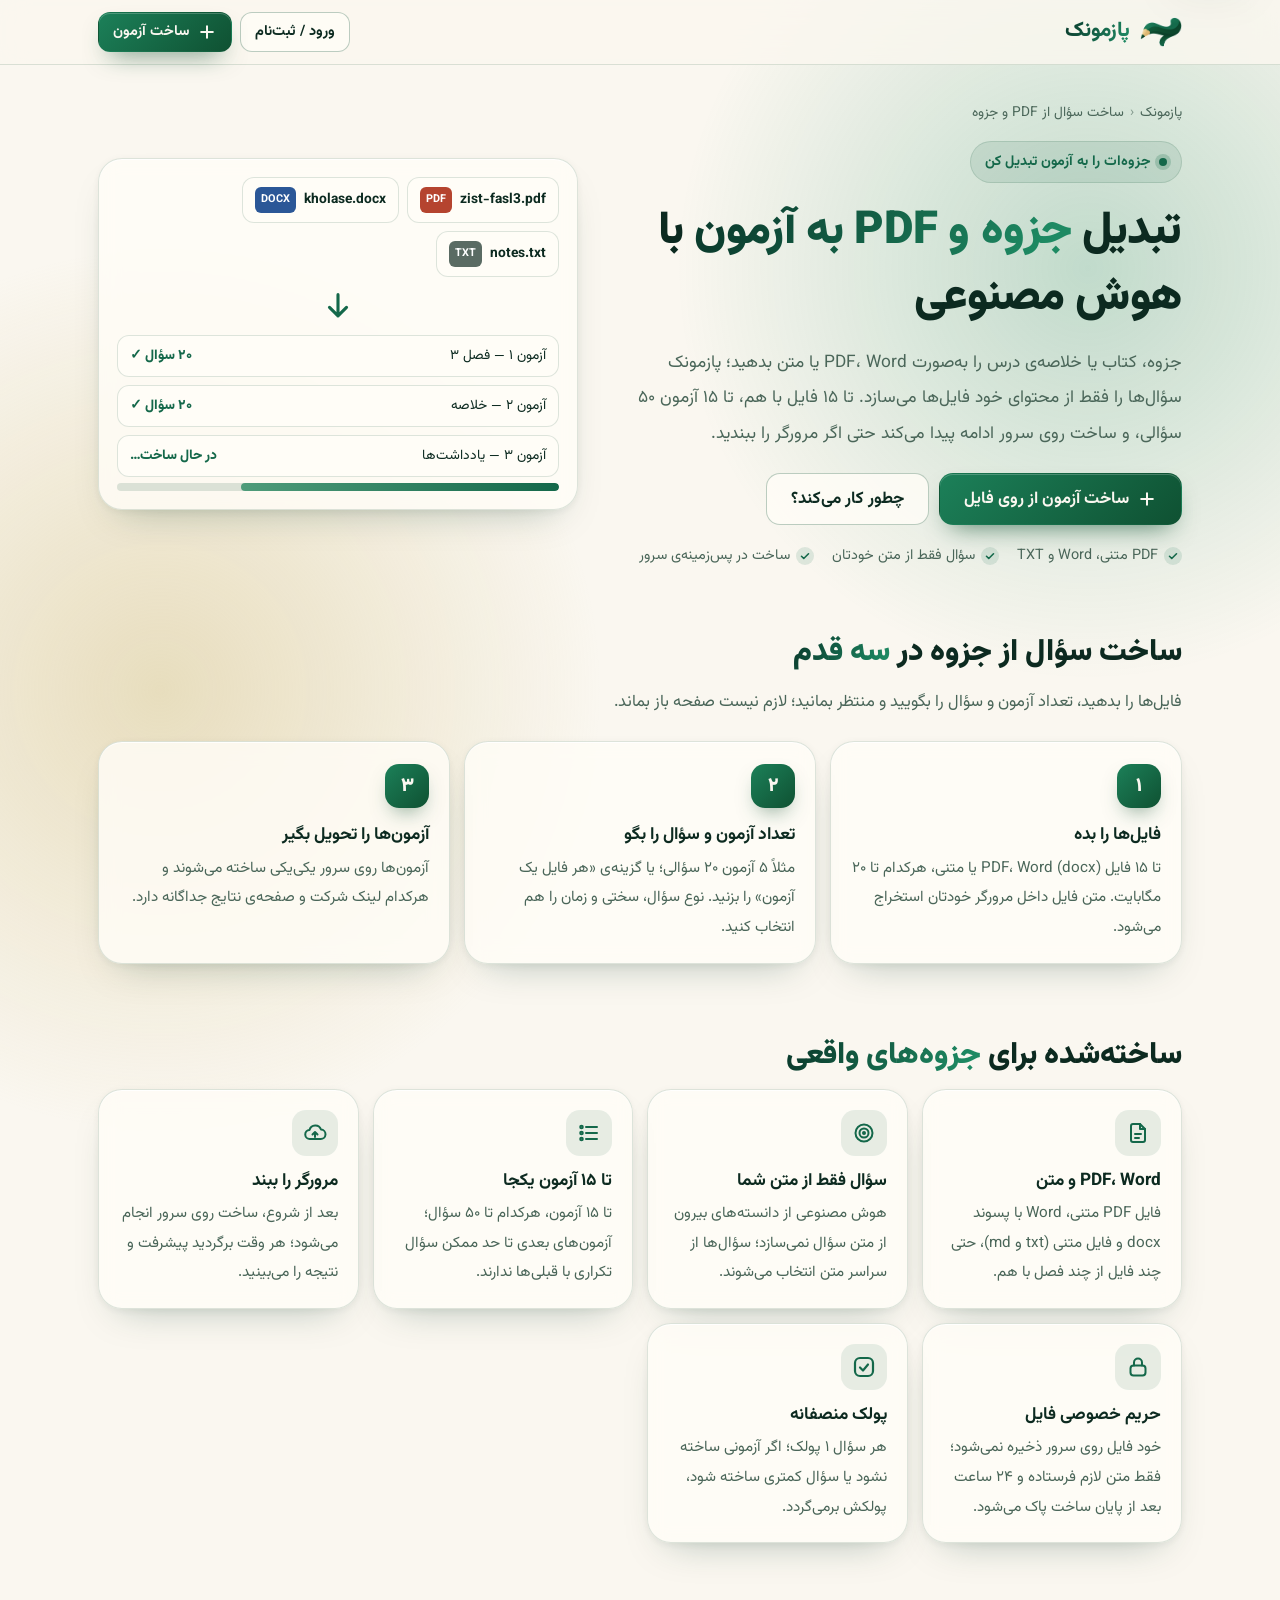
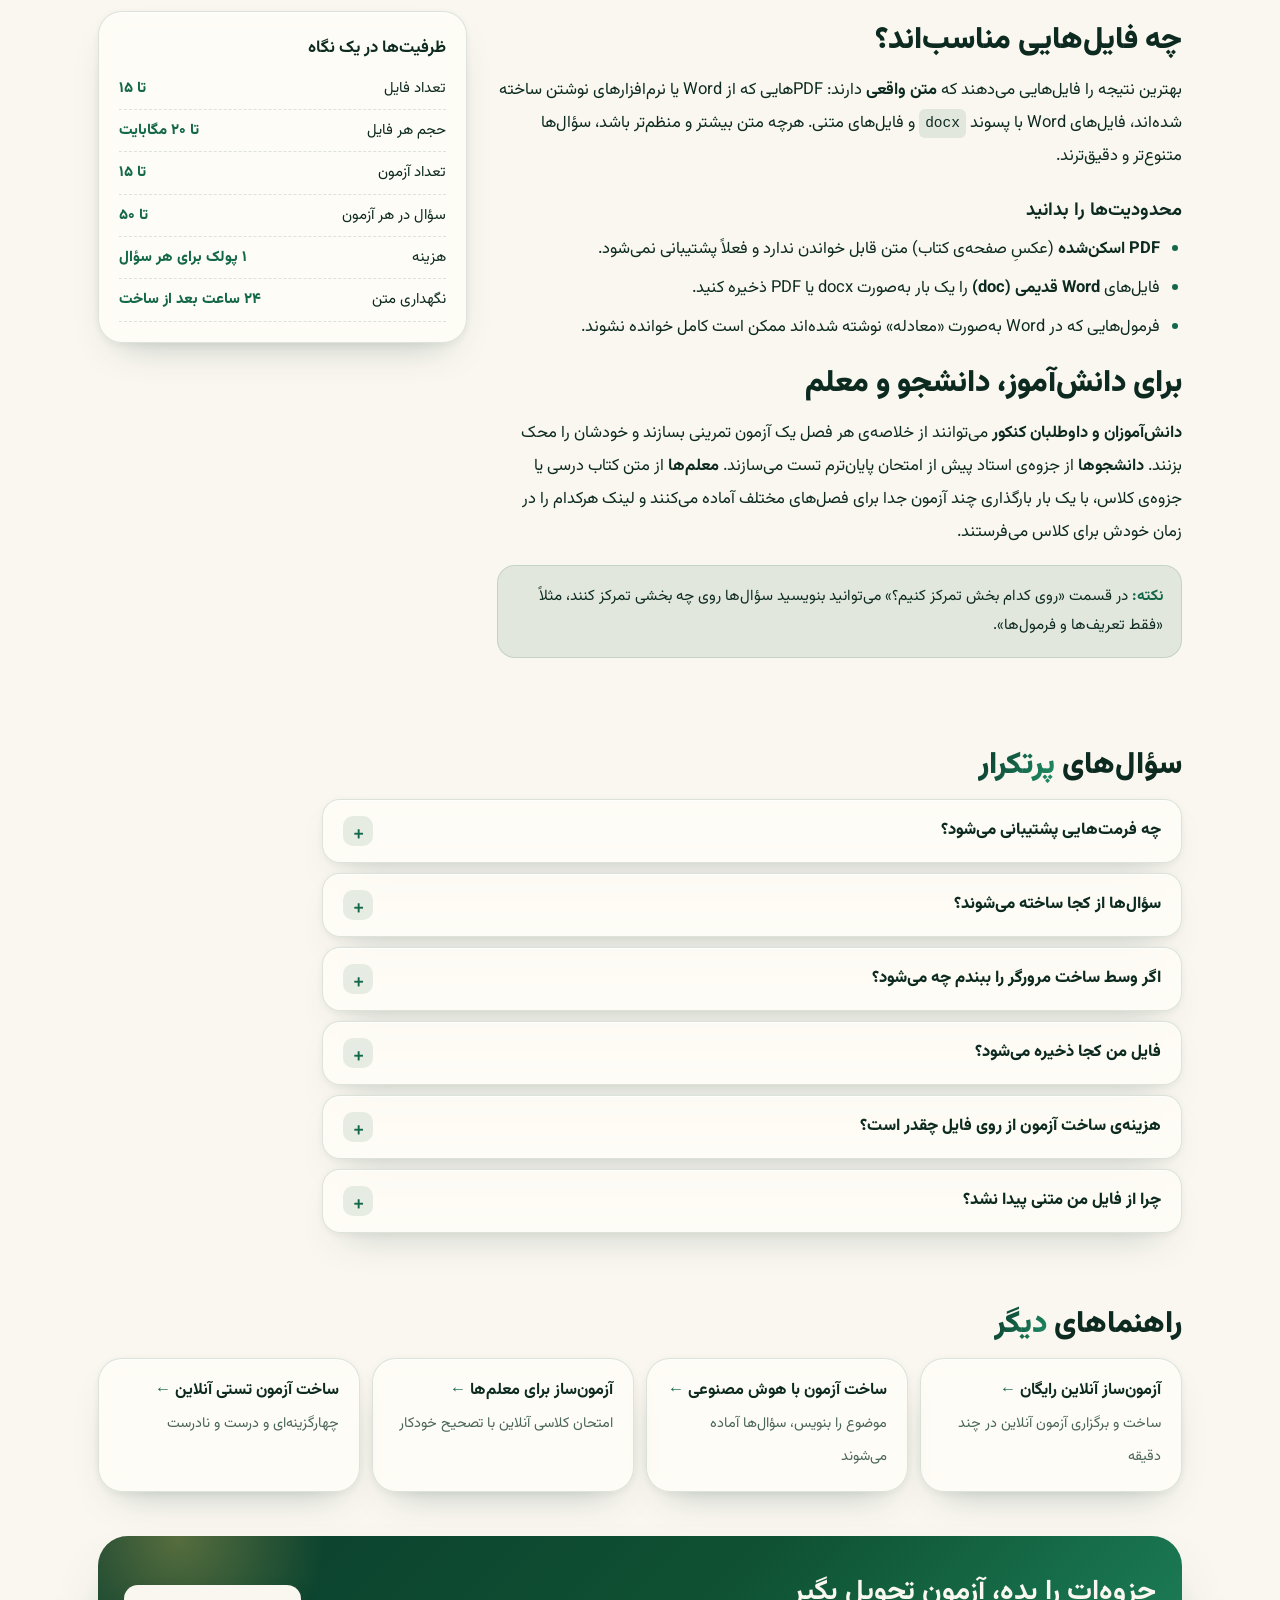
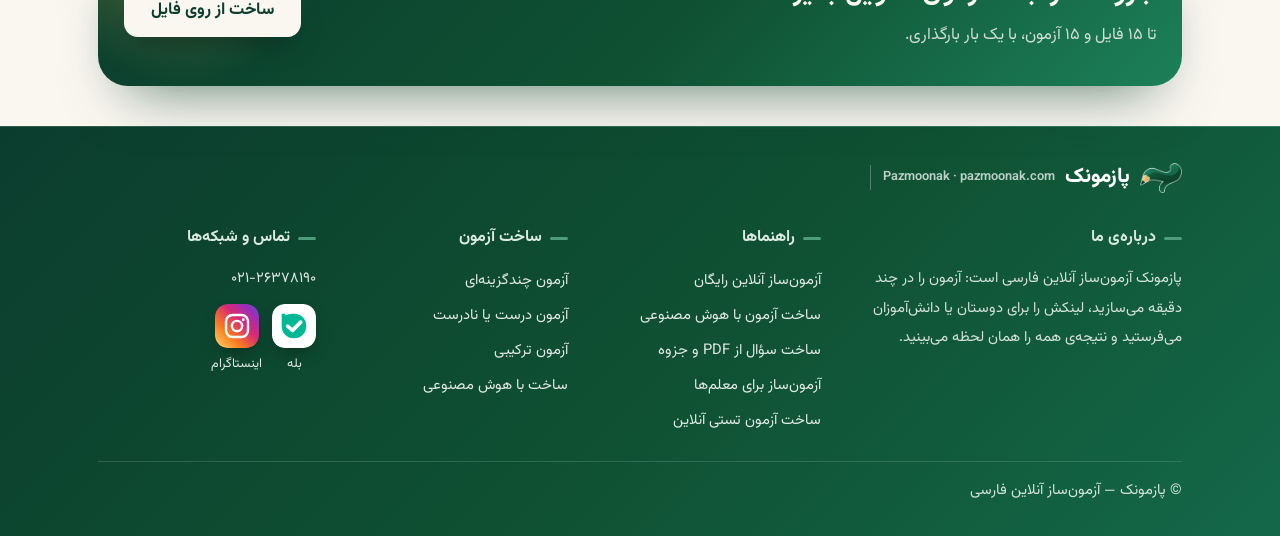
==== pages/azmoon-az-pdf.html @ aa13870c "Add files via upload" ====
<!doctype html>
<html lang="fa" dir="rtl">
<head>
<meta charset="utf-8">
<meta name="viewport" content="width=device-width, initial-scale=1, viewport-fit=cover">
<title>ساخت سوال از PDF و جزوه با هوش مصنوعی | تبدیل جزوه به آزمون | پازمونک</title>
<meta name="description" content="فایل PDF، Word یا متن جزوه را بدهید تا هوش مصنوعی پازمونک از روی همان متن سوال تستی بسازد؛ تا ۱۵ فایل و ۱۵ آزمون ۵۰ سوالی، حتی با بستن مرورگر.">
<meta name="robots" content="index,follow,max-snippet:-1,max-image-preview:large">
<link rel="canonical" href="https://pazmoonak.com/azmoon-az-pdf">
<meta name="theme-color" content="#FAF7F0" media="(prefers-color-scheme: light)">
<meta name="theme-color" content="#05211A" media="(prefers-color-scheme: dark)">
<meta property="og:type" content="website">
<meta property="og:locale" content="fa_IR">
<meta property="og:site_name" content="پازمونک">
<meta property="og:url" content="https://pazmoonak.com/azmoon-az-pdf">
<meta property="og:title" content="ساخت سوال از PDF و جزوه با هوش مصنوعی | تبدیل جزوه به آزمون | پازمونک">
<meta property="og:description" content="فایل PDF، Word یا متن جزوه را بدهید تا هوش مصنوعی پازمونک از روی همان متن سوال تستی بسازد؛ تا ۱۵ فایل و ۱۵ آزمون ۵۰ سوالی، حتی با بستن مرورگر.">
<meta property="og:image" content="https://pazmoonak.com/og-image.png">
<meta property="og:image:width" content="1200">
<meta property="og:image:height" content="630">
<meta name="twitter:card" content="summary_large_image">
<meta name="twitter:title" content="ساخت سوال از PDF و جزوه با هوش مصنوعی | تبدیل جزوه به آزمون | پازمونک">
<meta name="twitter:description" content="فایل PDF، Word یا متن جزوه را بدهید تا هوش مصنوعی پازمونک از روی همان متن سوال تستی بسازد؛ تا ۱۵ فایل و ۱۵ آزمون ۵۰ سوالی، حتی با بستن مرورگر.">
<meta name="twitter:image" content="https://pazmoonak.com/og-image.png">
<link rel="icon" href="/favicon.ico" sizes="48x48">
<link rel="icon" type="image/png" sizes="192x192" href="/favicon-192.png">
<link rel="apple-touch-icon" href="/apple-touch-icon.png">
<link rel="manifest" href="/site.webmanifest">
<link rel="preload" href="/vazirmatn.woff2" as="font" type="font/woff2" crossorigin>
<link rel="stylesheet" href="/lp.css">
<script>try{var t=localStorage.getItem('theme');if(t==='dark'||t==='light')document.documentElement.setAttribute('data-theme',t)}catch(e){}</script>
<script type="application/ld+json">{"@context":"https://schema.org","@graph":[{"@type":"WebPage","@id":"https://pazmoonak.com/azmoon-az-pdf#page","url":"https://pazmoonak.com/azmoon-az-pdf","name":"ساخت سوال از PDF و جزوه با هوش مصنوعی | تبدیل جزوه به آزمون | پازمونک","description":"فایل PDF، Word یا متن جزوه را بدهید تا هوش مصنوعی پازمونک از روی همان متن سوال تستی بسازد؛ تا ۱۵ فایل و ۱۵ آزمون ۵۰ سوالی، حتی با بستن مرورگر.","inLanguage":"fa","isPartOf":{"@id":"https://pazmoonak.com/#site"},"about":{"@id":"https://pazmoonak.com/#org"},"breadcrumb":{"@id":"https://pazmoonak.com/azmoon-az-pdf#bc"},"dateModified":"2026-11-19"},{"@type":"BreadcrumbList","@id":"https://pazmoonak.com/azmoon-az-pdf#bc","itemListElement":[{"@type":"ListItem","position":1,"name":"پازمونک","item":"https://pazmoonak.com/"},{"@type":"ListItem","position":2,"name":"ساخت سؤال از PDF و جزوه","item":"https://pazmoonak.com/azmoon-az-pdf"}]},{"@type":"FAQPage","mainEntity":[{"@type":"Question","name":"چه فرمت‌هایی پشتیبانی می‌شود؟","acceptedAnswer":{"@type":"Answer","text":"PDF متنی، Word با پسوند docx و فایل‌های متنی txt و md. PDF اسکن‌شده و فایل doc قدیمی پشتیبانی نمی‌شوند."}},{"@type":"Question","name":"سؤال‌ها از کجا ساخته می‌شوند؟","acceptedAnswer":{"@type":"Answer","text":"فقط از متن فایل‌هایی که می‌دهید؛ هوش مصنوعی اطلاعات بیرون از متن را وارد سؤال‌ها نمی‌کند و سؤال‌ها از قسمت‌های مختلف متن انتخاب می‌شوند."}},{"@type":"Question","name":"اگر وسط ساخت مرورگر را ببندم چه می‌شود؟","acceptedAnswer":{"@type":"Answer","text":"هیچ اتفاقی؛ بعد از شروع، ساخت روی سرور انجام می‌شود. هر وقت دوباره وارد شوید پیشرفت و آزمون‌های آماده را می‌بینید."}},{"@type":"Question","name":"فایل من کجا ذخیره می‌شود؟","acceptedAnswer":{"@type":"Answer","text":"خود فایل روی سرور ذخیره نمی‌شود؛ متن آن داخل مرورگر شما استخراج می‌شود و فقط متن برای ساخت فرستاده می‌شود و ۲۴ ساعت بعد از پایان ساخت پاک می‌شود."}},{"@type":"Question","name":"هزینه‌ی ساخت آزمون از روی فایل چقدر است؟","acceptedAnswer":{"@type":"Answer","text":"هر سؤال یک پولک؛ مثلاً ۳ آزمون ۲۰ سؤالی ۶۰ پولک. اگر آزمونی ناموفق باشد یا کمتر از تعداد خواسته‌شده سؤال ساخته شود، پولک مابقی برمی‌گردد."}},{"@type":"Question","name":"چرا از فایل من متنی پیدا نشد؟","acceptedAnswer":{"@type":"Answer","text":"معمولاً یعنی فایل اسکن‌شده است یا صفحه‌هایش عکس‌اند. فایل اصلی Word یا PDF متنی را امتحان کنید."}}]}]}</script>
</head>
<body>
<a class="skip" href="#main">پرش به محتوا</a>
<header class="top"><div class="wrap">
  <a class="brand" href="/" aria-label="پازمونک، صفحه‌ی اصلی"><img src="/logo/mark.png" width="42" height="30" alt=""><span>پازمونک</span></a>
  <nav aria-label="دسترسی سریع"><a class="btn btn-g" href="/signup">ورود / ثبت‌نام</a><a class="btn btn-p" href="/create"><svg viewBox="0 0 24 24" fill="none" stroke="currentColor" stroke-width="2.4" stroke-linecap="round" aria-hidden="true"><path d="M12 5v14M5 12h14"/></svg>ساخت آزمون</a></nav>
</div></header>
<main id="main">
<section class="hero"><div class="wrap">
  <div>
    <ol class="crumbs" aria-label="مسیر"><li><a href="/">پازمونک</a></li><li aria-current="page">ساخت سؤال از PDF و جزوه</li></ol>
    <span class="eyebrow">جزوه‌ات را به آزمون تبدیل کن</span>
    <h1>تبدیل <em>جزوه و PDF به آزمون</em> با هوش مصنوعی</h1>
    <p class="lead">جزوه، کتاب یا خلاصه‌ی درس را به‌صورت PDF، Word یا متن بدهید؛ پازمونک سؤال‌ها را فقط از محتوای خود فایل‌ها می‌سازد. تا ۱۵ فایل با هم، تا ۱۵ آزمون ۵۰ سؤالی، و ساخت روی سرور ادامه پیدا می‌کند حتی اگر مرورگر را ببندید.</p>
    <div class="cta"><a class="btn btn-p" href="/create/files"><svg viewBox="0 0 24 24" fill="none" stroke="currentColor" stroke-width="2.4" stroke-linecap="round" aria-hidden="true"><path d="M12 5v14M5 12h14"/></svg>ساخت آزمون از روی فایل</a><a class="btn btn-g" href="#how">چطور کار می‌کند؟</a></div>
    <ul class="ticks"><li>PDF متنی، Word و TXT</li><li>سؤال فقط از متن خودتان</li><li>ساخت در پس‌زمینه‌ی سرور</li></ul>
  </div>
  <div class="vis" aria-hidden="true"><div class="card mock float"><div class="files"><span class="file"><b>PDF</b>zist-fasl3.pdf</span><span class="file"><b class="w">DOCX</b>kholase.docx</span><span class="file"><b class="t">TXT</b>notes.txt</span></div>
<span class="arrow"><svg viewBox="0 0 24 24" fill="none" stroke="currentColor" stroke-width="2.2" stroke-linecap="round" stroke-linejoin="round" aria-hidden="true"><path d="M12 4v15M6 13l6 6 6-6"/></svg></span>
<div class="ex"><span>آزمون ۱ — فصل ۳</span><span>۲۰ سؤال ✓</span></div><div class="ex"><span>آزمون ۲ — خلاصه</span><span>۲۰ سؤال ✓</span></div><div class="ex"><span>آزمون ۳ — یادداشت‌ها</span><span>در حال ساخت…</span></div><div class="bar"><i style="width:72%"></i></div></div></div>
</div></section>
<section class="s" id="how"><div class="wrap">
  <h2>ساخت سؤال از جزوه در <em>سه قدم</em></h2><p class="sub">فایل‌ها را بدهید، تعداد آزمون و سؤال را بگویید و منتظر بمانید؛ لازم نیست صفحه باز بماند.</p>
  <ol class="steps"><li class="card"><h3>فایل‌ها را بده</h3><p>تا ۱۵ فایل PDF، Word (docx) یا متنی، هرکدام تا ۲۰ مگابایت. متن فایل داخل مرورگر خودتان استخراج می‌شود.</p></li><li class="card"><h3>تعداد آزمون و سؤال را بگو</h3><p>مثلاً ۵ آزمون ۲۰ سؤالی؛ یا گزینه‌ی «هر فایل یک آزمون» را بزنید. نوع سؤال، سختی و زمان را هم انتخاب کنید.</p></li><li class="card"><h3>آزمون‌ها را تحویل بگیر</h3><p>آزمون‌ها روی سرور یکی‌یکی ساخته می‌شوند و هرکدام لینک شرکت و صفحه‌ی نتایج جداگانه دارد.</p></li></ol>
</div></section>
<section class="s"><div class="wrap">
  <h2>ساخته‌شده برای <em>جزوه‌های واقعی</em></h2>
  <div class="feats"><div class="card feat"><span class="ic"><svg viewBox="0 0 24 24" fill="none" stroke="currentColor" stroke-width="2" stroke-linecap="round" stroke-linejoin="round" aria-hidden="true"><path d="M14 3H7a2 2 0 0 0-2 2v14a2 2 0 0 0 2 2h10a2 2 0 0 0 2-2V8z"/><path d="M14 3v5h5M9 13h6M9 17h4"/></svg></span><h3>PDF، Word و متن</h3><p>فایل PDF متنی، Word با پسوند docx و فایل متنی (txt و md)، حتی چند فایل از چند فصل با هم.</p></div><div class="card feat"><span class="ic"><svg viewBox="0 0 24 24" fill="none" stroke="currentColor" stroke-width="2" stroke-linecap="round" stroke-linejoin="round" aria-hidden="true"><circle cx="12" cy="12" r="8.5"/><circle cx="12" cy="12" r="4.5"/><circle cx="12" cy="12" r="1"/></svg></span><h3>سؤال فقط از متن شما</h3><p>هوش مصنوعی از دانسته‌های بیرون از متن سؤال نمی‌سازد؛ سؤال‌ها از سراسر متن انتخاب می‌شوند.</p></div><div class="card feat"><span class="ic"><svg viewBox="0 0 24 24" fill="none" stroke="currentColor" stroke-width="2" stroke-linecap="round" stroke-linejoin="round" aria-hidden="true"><path d="M9 6h11M9 12h11M9 18h11"/><circle cx="4.5" cy="6" r="1.3"/><circle cx="4.5" cy="12" r="1.3"/><circle cx="4.5" cy="18" r="1.3"/></svg></span><h3>تا ۱۵ آزمون یکجا</h3><p>تا ۱۵ آزمون، هرکدام تا ۵۰ سؤال؛ آزمون‌های بعدی تا حد ممکن سؤال تکراری با قبلی‌ها ندارند.</p></div><div class="card feat"><span class="ic"><svg viewBox="0 0 24 24" fill="none" stroke="currentColor" stroke-width="2" stroke-linecap="round" stroke-linejoin="round" aria-hidden="true"><path d="M7 18a4.5 4.5 0 0 1-.5-9A6 6 0 0 1 18 8.5a4.5 4.5 0 0 1-.5 9.5z"/><path d="M12 11v5M9.5 13.5L12 11l2.5 2.5"/></svg></span><h3>مرورگر را ببند</h3><p>بعد از شروع، ساخت روی سرور انجام می‌شود؛ هر وقت برگردید پیشرفت و نتیجه را می‌بینید.</p></div><div class="card feat"><span class="ic"><svg viewBox="0 0 24 24" fill="none" stroke="currentColor" stroke-width="2" stroke-linecap="round" stroke-linejoin="round" aria-hidden="true"><rect x="4.5" y="10.5" width="15" height="10" rx="3"/><path d="M8 10.5V7.5a4 4 0 0 1 8 0v3"/></svg></span><h3>حریم خصوصی فایل</h3><p>خود فایل روی سرور ذخیره نمی‌شود؛ فقط متن لازم فرستاده و ۲۴ ساعت بعد از پایان ساخت پاک می‌شود.</p></div><div class="card feat"><span class="ic"><svg viewBox="0 0 24 24" fill="none" stroke="currentColor" stroke-width="2.2" stroke-linecap="round" stroke-linejoin="round" aria-hidden="true"><rect x="3" y="3" width="18" height="18" rx="5"/><path d="M8 12.5l3 3 5-6"/></svg></span><h3>پولک منصفانه</h3><p>هر سؤال ۱ پولک؛ اگر آزمونی ساخته نشود یا سؤال کمتری ساخته شود، پولکش برمی‌گردد.</p></div></div>
</div></section><section class="s"><div class="wrap split"><div class="prose"><h2>چه فایل‌هایی مناسب‌اند؟</h2><p>بهترین نتیجه را فایل‌هایی می‌دهند که <strong>متن واقعی</strong> دارند: PDFهایی که از Word یا نرم‌افزارهای نوشتن ساخته شده‌اند، فایل‌های Word با پسوند <code class="k">docx</code> و فایل‌های متنی. هرچه متن بیشتر و منظم‌تر باشد، سؤال‌ها متنوع‌تر و دقیق‌ترند.</p>
<h3>محدودیت‌ها را بدانید</h3>
<ul>
<li><strong>PDF اسکن‌شده</strong> (عکسِ صفحه‌ی کتاب) متن قابل خواندن ندارد و فعلاً پشتیبانی نمی‌شود.</li>
<li>فایل‌های <strong>Word قدیمی (doc)</strong> را یک بار به‌صورت docx یا PDF ذخیره کنید.</li>
<li>فرمول‌هایی که در Word به‌صورت «معادله» نوشته شده‌اند ممکن است کامل خوانده نشوند.</li>
</ul><h2>برای دانش‌آموز، دانشجو و معلم</h2><p><strong>دانش‌آموزان و داوطلبان کنکور</strong> می‌توانند از خلاصه‌ی هر فصل یک آزمون تمرینی بسازند و خودشان را محک بزنند. <strong>دانشجوها</strong> از جزوه‌ی استاد پیش از امتحان پایان‌ترم تست می‌سازند. <strong>معلم‌ها</strong> از متن کتاب درسی یا جزوه‌ی کلاس، با یک بار بارگذاری چند آزمون جدا برای فصل‌های مختلف آماده می‌کنند و لینک هرکدام را در زمان خودش برای کلاس می‌فرستند.</p>
<div class="note"><b>نکته:</b> در قسمت «روی کدام بخش تمرکز کنیم؟» می‌توانید بنویسید سؤال‌ها روی چه بخشی تمرکز کنند، مثلاً «فقط تعریف‌ها و فرمول‌ها».</div></div><aside class="card aside" aria-label="ظرفیت‌ها در یک نگاه"><h3>ظرفیت‌ها در یک نگاه</h3><ul><li><span>تعداد فایل</span><span>تا ۱۵</span></li><li><span>حجم هر فایل</span><span>تا ۲۰ مگابایت</span></li><li><span>تعداد آزمون</span><span>تا ۱۵</span></li><li><span>سؤال در هر آزمون</span><span>تا ۵۰</span></li><li><span>هزینه</span><span>۱ پولک برای هر سؤال</span></li><li><span>نگهداری متن</span><span>۲۴ ساعت بعد از ساخت</span></li></ul></aside></div></section><section class="s" id="faq"><div class="wrap">
  <h2>سؤال‌های <em>پرتکرار</em></h2>
  <div class="faq"><details class="card"><summary>چه فرمت‌هایی پشتیبانی می‌شود؟</summary><p>PDF متنی، Word با پسوند docx و فایل‌های متنی txt و md. PDF اسکن‌شده و فایل doc قدیمی پشتیبانی نمی‌شوند.</p></details><details class="card"><summary>سؤال‌ها از کجا ساخته می‌شوند؟</summary><p>فقط از متن فایل‌هایی که می‌دهید؛ هوش مصنوعی اطلاعات بیرون از متن را وارد سؤال‌ها نمی‌کند و سؤال‌ها از قسمت‌های مختلف متن انتخاب می‌شوند.</p></details><details class="card"><summary>اگر وسط ساخت مرورگر را ببندم چه می‌شود؟</summary><p>هیچ اتفاقی؛ بعد از شروع، ساخت روی سرور انجام می‌شود. هر وقت دوباره وارد شوید پیشرفت و آزمون‌های آماده را می‌بینید.</p></details><details class="card"><summary>فایل من کجا ذخیره می‌شود؟</summary><p>خود فایل روی سرور ذخیره نمی‌شود؛ متن آن داخل مرورگر شما استخراج می‌شود و فقط متن برای ساخت فرستاده می‌شود و ۲۴ ساعت بعد از پایان ساخت پاک می‌شود.</p></details><details class="card"><summary>هزینه‌ی ساخت آزمون از روی فایل چقدر است؟</summary><p>هر سؤال یک پولک؛ مثلاً ۳ آزمون ۲۰ سؤالی ۶۰ پولک. اگر آزمونی ناموفق باشد یا کمتر از تعداد خواسته‌شده سؤال ساخته شود، پولک مابقی برمی‌گردد.</p></details><details class="card"><summary>چرا از فایل من متنی پیدا نشد؟</summary><p>معمولاً یعنی فایل اسکن‌شده است یا صفحه‌هایش عکس‌اند. فایل اصلی Word یا PDF متنی را امتحان کنید.</p></details></div>
</div></section><section class="s"><div class="wrap">
  <h2>راهنماهای <em>دیگر</em></h2>
  <div class="rel"><a class="card" href="/azmoon-online"><b>آزمون‌ساز آنلاین رایگان</b><span>ساخت و برگزاری آزمون آنلاین در چند دقیقه</span></a><a class="card" href="/azmoon-hoosh-masnoei"><b>ساخت آزمون با هوش مصنوعی</b><span>موضوع را بنویس، سؤال‌ها آماده می‌شوند</span></a><a class="card" href="/azmoon-baraye-moalem"><b>آزمون‌ساز برای معلم‌ها</b><span>امتحان کلاسی آنلاین با تصحیح خودکار</span></a><a class="card" href="/azmoon-testi"><b>ساخت آزمون تستی آنلاین</b><span>چهارگزینه‌ای و درست و نادرست</span></a></div>
</div></section>
<div class="wrap"><div class="band"><div><h2>جزوه‌ات را بده، آزمون تحویل بگیر</h2><p>تا ۱۵ فایل و ۱۵ آزمون، با یک بار بارگذاری.</p></div><a class="btn" href="/create/files">ساخت از روی فایل</a></div></div>
</main><footer class="foot"><div class="wrap">
  <div class="fb"><img src="/logo/mark.png" width="42" height="30" alt=""><span>پازمونک</span><small lang="en">Pazmoonak · pazmoonak.com</small></div>
  <section><h3>درباره‌ی ما</h3><p>پازمونک آزمون‌ساز آنلاین فارسی است: آزمون را در چند دقیقه می‌سازید، لینکش را برای دوستان یا دانش‌آموزان می‌فرستید و نتیجه‌ی همه را همان لحظه می‌بینید.</p></section>
  <nav aria-label="راهنماها"><h3>راهنماها</h3><ul><li><a href="/azmoon-online">آزمون‌ساز آنلاین رایگان</a></li><li><a href="/azmoon-hoosh-masnoei">ساخت آزمون با هوش مصنوعی</a></li><li><a href="/azmoon-az-pdf" aria-current="page">ساخت سؤال از PDF و جزوه</a></li><li><a href="/azmoon-baraye-moalem">آزمون‌ساز برای معلم‌ها</a></li><li><a href="/azmoon-testi">ساخت آزمون تستی آنلاین</a></li></ul></nav>
  <nav aria-label="ساخت آزمون"><h3>ساخت آزمون</h3><ul><li><a href="/create/mcq">آزمون چندگزینه‌ای</a></li><li><a href="/create/tf">آزمون درست یا نادرست</a></li><li><a href="/create/mixed">آزمون ترکیبی</a></li><li><a href="/create/ai">ساخت با هوش مصنوعی</a></li></ul></nav>
  <section><h3>تماس و شبکه‌ها</h3><p><a href="tel:+982126378190">۰۲۱-۲۶۳۷۸۱۹۰</a></p>
    <div class="soc" style="margin-top:10px"><a href="https://ble.ir/pazmoonak" target="_blank" rel="noopener" aria-label="کانال پازمونک در بله"><svg viewBox="0 0 48 48" aria-hidden="true"><rect width="48" height="48" rx="13" fill="#fff"/><g transform="translate(24 24) scale(1.12) translate(-21 -20)"><path d="M9 8H12L13 9.500Q15 8 19 8H21C28 8 33 13 33 20C33 27 28 32 21 32C14 32 9 27 9 20Z" fill="#00B894"/><path d="M15 20.300L19.600 24.300L27.500 16.200" fill="none" stroke="#fff" stroke-width="3.600" stroke-linecap="round" stroke-linejoin="round"/></g></svg><span>بله</span></a><a href="https://www.instagram.com/pazmoonak/" target="_blank" rel="noopener" aria-label="پازمونک در اینستاگرام"><svg viewBox="0 0 48 48" aria-hidden="true"><defs><linearGradient id="igG" x1="0" y1="1" x2="1" y2="0"><stop offset="0" stop-color="#FEDA75"/><stop offset=".3" stop-color="#FA7E1E"/><stop offset=".6" stop-color="#D62976"/><stop offset=".85" stop-color="#962FBF"/><stop offset="1" stop-color="#4F5BD5"/></linearGradient></defs><rect width="48" height="48" rx="13" fill="url(#igG)"/><rect x="12" y="12" width="24" height="24" rx="7" fill="none" stroke="#fff" stroke-width="2.600"/><circle cx="24" cy="24" r="5.600" fill="none" stroke="#fff" stroke-width="2.600"/><circle cx="30.800" cy="17.200" r="1.600" fill="#fff"/></svg><span>اینستاگرام</span></a></div></section>
  <p class="copy">© پازمونک — آزمون‌ساز آنلاین فارسی</p>
</div></footer>
</body>
</html>
---- lp.css ----
/* پازمونک — صفحه‌های راهنما و فرود (ثابت و بدون جاوااسکریپت سنگین) */
@font-face{font-family:"Vazirmatn";src:url(/vazirmatn.woff2) format("woff2");font-weight:100 900;font-style:normal;font-display:swap}
:root{
  color-scheme:light;
  --g-50:#F1F7F3;--g-100:#DCEBE2;--g-200:#B6D6C4;--g-300:#86BAA0;--g-400:#4F9C7A;--g-500:#2A8461;--g-600:#14684A;--g-700:#0F5132;--g-800:#0B3D2E;--g-900:#072A20;
  --bg:#FAF7F0;--bg-2:#F1EBDA;--surface:rgba(255,253,247,.82);--solid:#FFFDF7;--text:#0C2A20;--muted:#4A6659;
  --line:rgba(15,81,50,.14);--line-2:rgba(15,81,50,.28);--accent:#14684A;--on-accent:#FAF7F0;
  --btn:linear-gradient(135deg,#1C8059 0%,#0F5132 100%);--h-grad:linear-gradient(120deg,#0B3D2E 10%,#1E8A63 90%);
  --chip:rgba(20,104,74,.10);--ok:#14684A;--ok-bg:rgba(20,104,74,.12);--gold:#C9A227;
  --shadow:0 1px 0 rgba(255,255,255,.85) inset,0 18px 40px -22px rgba(11,61,46,.35),0 2px 8px rgba(11,61,46,.06);
  --blob-1:rgba(30,138,99,.26);--blob-2:rgba(214,196,140,.5);
  --ease:cubic-bezier(.22,1,.36,1);
}
@media (prefers-color-scheme:dark){:root:not([data-theme="light"]){
  color-scheme:dark;--bg:#05211A;--bg-2:#0A3326;--surface:rgba(14,62,47,.6);--solid:#0B3427;--text:#F5F0E4;--muted:#A8C3B5;
  --line:rgba(245,240,228,.13);--line-2:rgba(245,240,228,.28);--accent:#7FDDB4;--on-accent:#04241A;
  --btn:linear-gradient(135deg,#8CE6BF 0%,#3FB584 100%);--h-grad:linear-gradient(120deg,#F5F0E4 10%,#7FDDB4 95%);
  --chip:rgba(127,221,180,.12);--ok:#7FDDB4;--ok-bg:rgba(127,221,180,.14);
  --shadow:0 18px 40px -22px rgba(0,0,0,.6),0 2px 8px rgba(0,0,0,.2);--blob-1:rgba(63,181,132,.18);--blob-2:rgba(214,196,140,.10)}}
:root[data-theme="dark"]{
  color-scheme:dark;--bg:#05211A;--bg-2:#0A3326;--surface:rgba(14,62,47,.6);--solid:#0B3427;--text:#F5F0E4;--muted:#A8C3B5;
  --line:rgba(245,240,228,.13);--line-2:rgba(245,240,228,.28);--accent:#7FDDB4;--on-accent:#04241A;
  --btn:linear-gradient(135deg,#8CE6BF 0%,#3FB584 100%);--h-grad:linear-gradient(120deg,#F5F0E4 10%,#7FDDB4 95%);
  --chip:rgba(127,221,180,.12);--ok:#7FDDB4;--ok-bg:rgba(127,221,180,.14);
  --shadow:0 18px 40px -22px rgba(0,0,0,.6),0 2px 8px rgba(0,0,0,.2);--blob-1:rgba(63,181,132,.18);--blob-2:rgba(214,196,140,.10)}

*,*::before,*::after{box-sizing:border-box}
html{-webkit-text-size-adjust:100%;text-size-adjust:100%}
body{margin:0;min-height:100vh;display:flex;flex-direction:column;background:var(--bg);color:var(--text);font-family:"Vazirmatn",Tahoma,sans-serif;font-size:16.5px;line-height:2;overflow-x:hidden}
body::before{content:"";position:fixed;inset:-20% -20% auto auto;width:70vmax;height:70vmax;border-radius:50%;background:radial-gradient(circle,var(--blob-1),transparent 65%);z-index:-1;pointer-events:none}
body::after{content:"";position:fixed;inset:auto auto -30% -25%;width:75vmax;height:75vmax;border-radius:50%;background:radial-gradient(circle,var(--blob-2),transparent 65%);z-index:-1;pointer-events:none}
img,svg{max-width:100%}
a{color:var(--accent);text-underline-offset:5px}
a:focus-visible,button:focus-visible,summary:focus-visible{outline:3px solid var(--g-400);outline-offset:3px;border-radius:10px}
.skip{position:absolute;right:12px;top:-60px;background:var(--solid);color:var(--text);padding:8px 14px;border-radius:12px;z-index:99;box-shadow:var(--shadow)}
.skip:focus{top:12px}
.wrap{width:100%;max-width:1120px;margin:0 auto;padding:0 18px}

/* header */
.top{position:sticky;top:0;z-index:20;background:var(--bg);background:color-mix(in srgb,var(--bg) 82%,transparent);-webkit-backdrop-filter:saturate(1.4) blur(14px);backdrop-filter:saturate(1.4) blur(14px);border-bottom:1px solid var(--line)}
.top .wrap{display:flex;align-items:center;justify-content:space-between;gap:12px;min-height:64px}
.brand{display:inline-flex;align-items:center;gap:10px;font-weight:800;font-size:1.3rem;text-decoration:none;color:var(--text)}
.brand img{height:30px;width:auto}
.brand span{background:var(--h-grad);-webkit-background-clip:text;background-clip:text;color:transparent}
.top nav{display:flex;align-items:center;gap:8px}
.btn{display:inline-flex;align-items:center;justify-content:center;gap:8px;min-height:46px;padding:10px 20px;border-radius:14px;border:1px solid transparent;font:inherit;font-weight:700;font-size:.98rem;line-height:1.4;text-decoration:none;cursor:pointer;transition:transform .2s var(--ease),box-shadow .2s var(--ease),background .2s}
.btn-p{background:var(--btn);color:var(--on-accent);box-shadow:0 12px 26px -12px rgba(15,81,50,.75),inset 0 1px 0 rgba(255,255,255,.22)}
.btn-p:hover{transform:translateY(-2px);box-shadow:0 18px 32px -14px rgba(15,81,50,.8),inset 0 1px 0 rgba(255,255,255,.22)}
.btn-g{background:var(--surface);color:var(--text);border-color:var(--line-2)}
.btn-g:hover{background:var(--chip)}
.btn svg{width:20px;height:20px;flex:none}
.top .btn{min-height:40px;padding:8px 14px;font-size:.9rem;border-radius:12px}
@media (max-width:460px){.top .btn-g{display:none}}

/* hero */
.hero{padding:34px 0 26px}
.hero .wrap{display:grid;grid-template-columns:minmax(0,1.08fr) minmax(0,.92fr);gap:40px;align-items:center}
.crumbs{font-size:.86rem;color:var(--muted);margin:0 0 14px;padding:0;list-style:none;display:flex;flex-wrap:wrap;gap:6px}
.crumbs li+li::before{content:"‹";margin-inline-end:6px;opacity:.6}
.crumbs a{color:var(--muted);text-decoration:none}.crumbs a:hover{color:var(--accent);text-decoration:underline}
.eyebrow{display:inline-flex;align-items:center;gap:8px;padding:6px 14px;border-radius:99px;background:var(--chip);color:var(--accent);font-weight:700;font-size:.88rem;border:1px solid var(--line)}
.eyebrow::before{content:"";width:8px;height:8px;border-radius:50%;background:currentColor;box-shadow:0 0 0 4px color-mix(in srgb,currentColor 22%,transparent)}
h1{margin:16px 0 14px;font-size:clamp(1.85rem,4.4vw,2.85rem);line-height:1.45;font-weight:900;letter-spacing:-.01em}
h1 em{font-style:normal;background:var(--h-grad);-webkit-background-clip:text;background-clip:text;color:transparent}
.lead{margin:0 0 22px;color:var(--muted);font-size:1.08rem;line-height:2.05}
.cta{display:flex;flex-wrap:wrap;gap:10px}
.cta .btn{min-height:52px;padding:12px 24px;font-size:1.04rem}
.ticks{display:flex;flex-wrap:wrap;gap:6px 18px;margin:18px 0 0;padding:0;list-style:none;font-size:.9rem;color:var(--muted);line-height:1.8}
.ticks li{display:inline-flex;align-items:center;gap:6px}
.ticks li::before{content:"";width:18px;height:18px;flex:none;border-radius:50%;background:var(--ok-bg) url("data:image/svg+xml,%3Csvg xmlns='http://www.w3.org/2000/svg' viewBox='0 0 24 24' fill='none' stroke='%2314684A' stroke-width='3.2' stroke-linecap='round' stroke-linejoin='round'%3E%3Cpath d='M5 12.5l4.5 4.5L19 7.5'/%3E%3C/svg%3E") center/12px no-repeat}

/* hero visual (mock) */
.vis{position:relative;min-height:300px}
.card{background:var(--surface);border:1px solid var(--line);border-radius:24px;box-shadow:var(--shadow);-webkit-backdrop-filter:blur(10px);backdrop-filter:blur(10px)}
.mock{padding:18px;position:relative}
.mock h4{margin:6px 0 12px;font-size:1.02rem;line-height:1.7}
.badge{display:inline-block;padding:2px 12px;border-radius:99px;background:var(--chip);color:var(--accent);font-size:.78rem;font-weight:800;line-height:1.9}
.op{display:flex;align-items:center;justify-content:space-between;gap:10px;padding:9px 14px;margin-top:8px;border-radius:14px;border:1.5px solid var(--line);background:var(--solid);font-size:.94rem;line-height:1.6}
.op.on{border-color:var(--accent);background:var(--ok-bg);font-weight:800}
.op.on::after{content:"✓";color:var(--accent);font-weight:900}
.float{animation:fl 6s ease-in-out infinite alternate}
.float.d2{animation-delay:-3s}
@keyframes fl{to{transform:translateY(-10px)}}
.ring{position:absolute;left:-14px;bottom:-24px;width:112px;padding:14px 10px;text-align:center;font-size:.76rem;color:var(--muted)}
.ring b{display:grid;place-items:center;width:62px;height:62px;margin:0 auto 4px;border-radius:50%;font-size:1rem;color:var(--text);background:radial-gradient(closest-side,var(--solid) 76%,transparent 78% 100%),conic-gradient(var(--accent) 0 92%,var(--line) 0)}
.prompt{display:flex;align-items:center;gap:10px;padding:12px 16px;border-radius:18px;background:var(--solid);border:1.5px solid var(--accent);box-shadow:0 0 0 5px var(--ok-bg);font-weight:700}
.prompt svg{width:22px;height:22px;color:var(--accent);flex:none}
.caret{display:inline-block;width:2px;height:1.1em;background:var(--accent);vertical-align:middle;margin-inline-start:2px;animation:bl 1s steps(1) infinite}
@keyframes bl{50%{opacity:0}}
.gen{margin-top:12px;display:grid;gap:8px}
.gen div{display:flex;align-items:center;gap:10px;padding:10px 14px;border-radius:14px;background:var(--solid);border:1px solid var(--line);font-size:.9rem;line-height:1.6;animation:up .7s var(--ease) both}
.gen div:nth-child(2){animation-delay:.35s}.gen div:nth-child(3){animation-delay:.7s}
.gen i{font-style:normal;flex:none;display:grid;place-items:center;width:26px;height:26px;border-radius:8px;background:var(--chip);color:var(--accent);font-weight:800;font-size:.8rem}
@keyframes up{from{opacity:0;transform:translateY(12px)}}
.files{display:flex;flex-wrap:wrap;gap:8px}
.file{display:inline-flex;align-items:center;gap:8px;padding:8px 12px;border-radius:12px;background:var(--solid);border:1px solid var(--line);font-size:.86rem;font-weight:700;direction:ltr}
.file b{font-size:.68rem;padding:2px 6px;border-radius:6px;color:#fff;background:#B5442F}
.file b.w{background:#2B5797}.file b.t{background:#5A6B63}
.arrow{display:block;margin:12px auto;width:34px;height:34px;color:var(--accent)}
.bar{height:8px;border-radius:8px;background:var(--line);overflow:hidden;margin-top:6px}
.bar i{display:block;height:100%;border-radius:8px;background:linear-gradient(90deg,var(--g-400),var(--accent));transform-origin:right;animation:grow 2.4s var(--ease) both}
@keyframes grow{from{transform:scaleX(0)}}
.ex{display:flex;align-items:center;justify-content:space-between;gap:8px;padding:9px 12px;border-radius:12px;background:var(--solid);border:1px solid var(--line);font-size:.86rem;margin-top:8px;line-height:1.6}
.ex span:last-child{color:var(--accent);font-weight:800}
.tbl{width:100%;border-collapse:collapse;font-size:.88rem}
.tbl th{font-weight:700;color:var(--muted);text-align:start;padding:6px 8px;border-bottom:1px solid var(--line);font-size:.8rem}
.tbl td{padding:8px;border-bottom:1px solid var(--line)}
.tbl td:last-child{font-weight:800;color:var(--accent)}
.stats{display:grid;grid-template-columns:repeat(3,1fr);gap:8px;margin-bottom:12px}
.stats div{padding:10px 6px;border-radius:14px;background:var(--solid);border:1px solid var(--line);text-align:center;font-size:.76rem;color:var(--muted);line-height:1.6}
.stats b{display:block;font-size:1.15rem;color:var(--text)}
.xl{margin-top:12px;display:inline-flex;align-items:center;gap:6px;padding:7px 14px;border-radius:10px;background:#1D6F42;color:#fff;font-size:.82rem;font-weight:700}
.tf{display:grid;grid-template-columns:1fr 1fr;gap:8px;margin-top:8px}
.tf span{padding:10px;border-radius:14px;border:1.5px solid var(--line);background:var(--solid);text-align:center;font-weight:700;font-size:.92rem}
.tf span.on{border-color:var(--accent);background:var(--ok-bg);color:var(--accent)}
.stack{display:grid;gap:14px}
.stack .card:nth-child(2){margin-inline-start:34px}

/* sections */
main{flex:1}
section.s{padding:34px 0}
.s h2{margin:0 0 10px;font-size:clamp(1.4rem,3vw,1.9rem);line-height:1.55;font-weight:900}
.s h2 em{font-style:normal;background:var(--h-grad);-webkit-background-clip:text;background-clip:text;color:transparent}
.s .sub{margin:0 0 22px;color:var(--muted);max-width:760px}
.steps{list-style:none;margin:0;padding:0;display:grid;grid-template-columns:repeat(auto-fit,minmax(220px,1fr));gap:14px;counter-reset:st}
.steps li{counter-increment:st;padding:22px 20px 20px;position:relative}
.steps li::before{content:counter(st,persian);display:grid;place-items:center;width:44px;height:44px;border-radius:14px;background:var(--btn);color:var(--on-accent);font-weight:900;font-size:1.2rem;box-shadow:0 10px 22px -10px rgba(15,81,50,.7);margin-bottom:12px}
.steps h3,.feat h3{margin:0 0 4px;font-size:1.08rem;line-height:1.7}
.steps p,.feat p{margin:0;color:var(--muted);font-size:.95rem;line-height:1.95}
.feats{display:grid;grid-template-columns:repeat(auto-fit,minmax(250px,1fr));gap:14px}
.feat{padding:20px}
.feat .ic{display:grid;place-items:center;width:46px;height:46px;border-radius:14px;background:var(--chip);color:var(--accent);margin-bottom:10px}
.feat .ic svg{width:24px;height:24px}
.prose{max-width:820px}
.prose h2{margin-top:6px}
.prose h3{margin:22px 0 6px;font-size:1.15rem;line-height:1.7}
.prose p{margin:0 0 14px}
.prose ul,.prose ol{margin:0 0 16px;padding-inline-start:22px}
.prose li{margin-bottom:6px}
.prose li::marker{color:var(--accent)}
.prose strong{color:var(--text)}
.note{padding:16px 18px;border-radius:18px;background:var(--chip);border:1px solid var(--line);font-size:.95rem;line-height:1.95;margin:16px 0}
.note b{color:var(--accent)}
.split{display:grid;grid-template-columns:minmax(0,1.3fr) minmax(0,.7fr);gap:30px;align-items:start}
.aside{padding:20px;position:sticky;top:84px}
.aside h3{margin:0 0 10px;font-size:1.05rem}
.aside ul{list-style:none;margin:0;padding:0;display:grid;gap:8px;font-size:.93rem}
.aside li{display:flex;justify-content:space-between;gap:10px;border-bottom:1px dashed var(--line);padding-bottom:8px;line-height:1.7}
.aside li span:last-child{font-weight:800;color:var(--accent);text-align:left}
code.k{direction:ltr;unicode-bidi:isolate;display:inline-block;padding:0 6px;border-radius:6px;background:var(--chip);font-size:.88em}

/* faq */
.faq{display:grid;gap:10px;max-width:860px}
.faq details{padding:0;border-radius:18px;overflow:hidden}
.faq summary{list-style:none;cursor:pointer;padding:16px 20px;font-weight:800;line-height:1.8;display:flex;justify-content:space-between;align-items:center;gap:12px}
.faq summary::-webkit-details-marker{display:none}
.faq summary::after{content:"+";flex:none;display:grid;place-items:center;width:30px;height:30px;border-radius:10px;background:var(--chip);color:var(--accent);font-size:1.3rem;font-weight:500;transition:transform .3s var(--ease)}
.faq details[open] summary::after{transform:rotate(45deg)}
.faq details p{margin:0;padding:0 20px 18px;color:var(--muted);line-height:2}

/* related + cta */
.rel{display:grid;grid-template-columns:repeat(auto-fit,minmax(230px,1fr));gap:12px}
.rel a{display:block;padding:18px 20px;text-decoration:none;color:var(--text);transition:transform .25s var(--ease),border-color .25s}
.rel a:hover{transform:translateY(-3px);border-color:var(--line-2)}
.rel b{display:block;font-size:1.02rem;line-height:1.7;margin-bottom:2px}
.rel span{color:var(--muted);font-size:.9rem;line-height:1.9}
.rel b::after{content:"\00a0←";color:var(--accent)}
.band{margin:10px 0 40px;padding:34px 26px;border-radius:30px;background:linear-gradient(135deg,#0B3D2E 0%,#0F5132 55%,#1C8059 100%);color:#FAF7F0;display:flex;align-items:center;justify-content:space-between;gap:20px;flex-wrap:wrap;box-shadow:0 30px 60px -30px rgba(11,61,46,.7);position:relative;overflow:hidden}
.band::before{content:"";position:absolute;width:320px;height:320px;border-radius:50%;left:-80px;top:-160px;background:radial-gradient(circle,rgba(229,196,91,.35),transparent 65%)}
.band h2{margin:0 0 4px;font-size:clamp(1.3rem,3vw,1.75rem);line-height:1.6;position:relative}
.band p{margin:0;color:rgba(250,247,240,.82);position:relative}
.band .btn{background:#FAF7F0;color:#0B3D2E;min-height:52px;padding:12px 26px;font-size:1.05rem;position:relative;box-shadow:0 14px 30px -14px rgba(0,0,0,.5)}
.band .btn:hover{transform:translateY(-2px)}

/* footer (مثل سایت) */
.foot{margin-top:auto;background:linear-gradient(135deg,#0B3D2E 0%,#0F5132 55%,#14684A 100%);color:#fff;border-top:1px solid rgba(255,255,255,.14)}
.foot .wrap{display:grid;grid-template-columns:minmax(0,1.5fr) repeat(3,minmax(0,1fr));gap:24px 34px;padding-top:30px;padding-bottom:30px;align-items:start}
.foot .fb{grid-column:1 / -1;display:flex;align-items:center;flex-wrap:wrap;gap:10px;font-weight:800;font-size:1.3rem}
.foot .fb img{height:30px;width:auto}
.foot .fb small{font-size:.8rem;font-weight:600;color:rgba(255,255,255,.72);padding-inline-start:12px;border-inline-start:1px solid rgba(255,255,255,.28);direction:ltr}
.foot h3{margin:0 0 10px;font-size:1rem;display:flex;align-items:center;gap:8px;color:#DCEBE2}
.foot h3::before{content:"";width:18px;height:3px;border-radius:3px;background:#4F9C7A}
.foot p{margin:0;font-size:.92rem;line-height:2;color:rgba(255,255,255,.82)}
.foot ul{list-style:none;margin:0;padding:0;display:grid;gap:2px}
.foot a{color:rgba(255,255,255,.88);text-decoration:none;font-size:.92rem;line-height:1.95}
.foot a:hover{color:#fff;text-decoration:underline}
.foot a:focus-visible{outline-color:#B6D6C4}
.soc{display:flex;gap:10px;flex-wrap:wrap}
.soc a{display:inline-flex;flex-direction:column;align-items:center;gap:4px;font-size:.8rem}
.soc svg{width:44px;height:44px;border-radius:13px;box-shadow:0 8px 18px -8px rgba(0,0,0,.5)}
.copy{grid-column:1 / -1;border-top:1px solid rgba(255,255,255,.14);padding-top:14px;font-size:.82rem;color:rgba(255,255,255,.66)}

@media (max-width:900px){
  .hero .wrap,.split{grid-template-columns:1fr}
  .vis{max-width:520px;width:100%;margin:8px auto 18px}
  .aside{position:static}
  .foot .wrap{grid-template-columns:1fr 1fr}
}
@media (max-width:520px){
  body{font-size:16px}
  .hero{padding-top:22px}
  .cta .btn{flex:1 1 100%}
  .foot .wrap{grid-template-columns:1fr}
  .ring{left:-4px}
  .stack .card:nth-child(2){margin-inline-start:14px}
  .band{padding:26px 20px}.band .btn{width:100%}
}
@media (prefers-reduced-motion:reduce){*{animation:none!important;transition:none!important}}
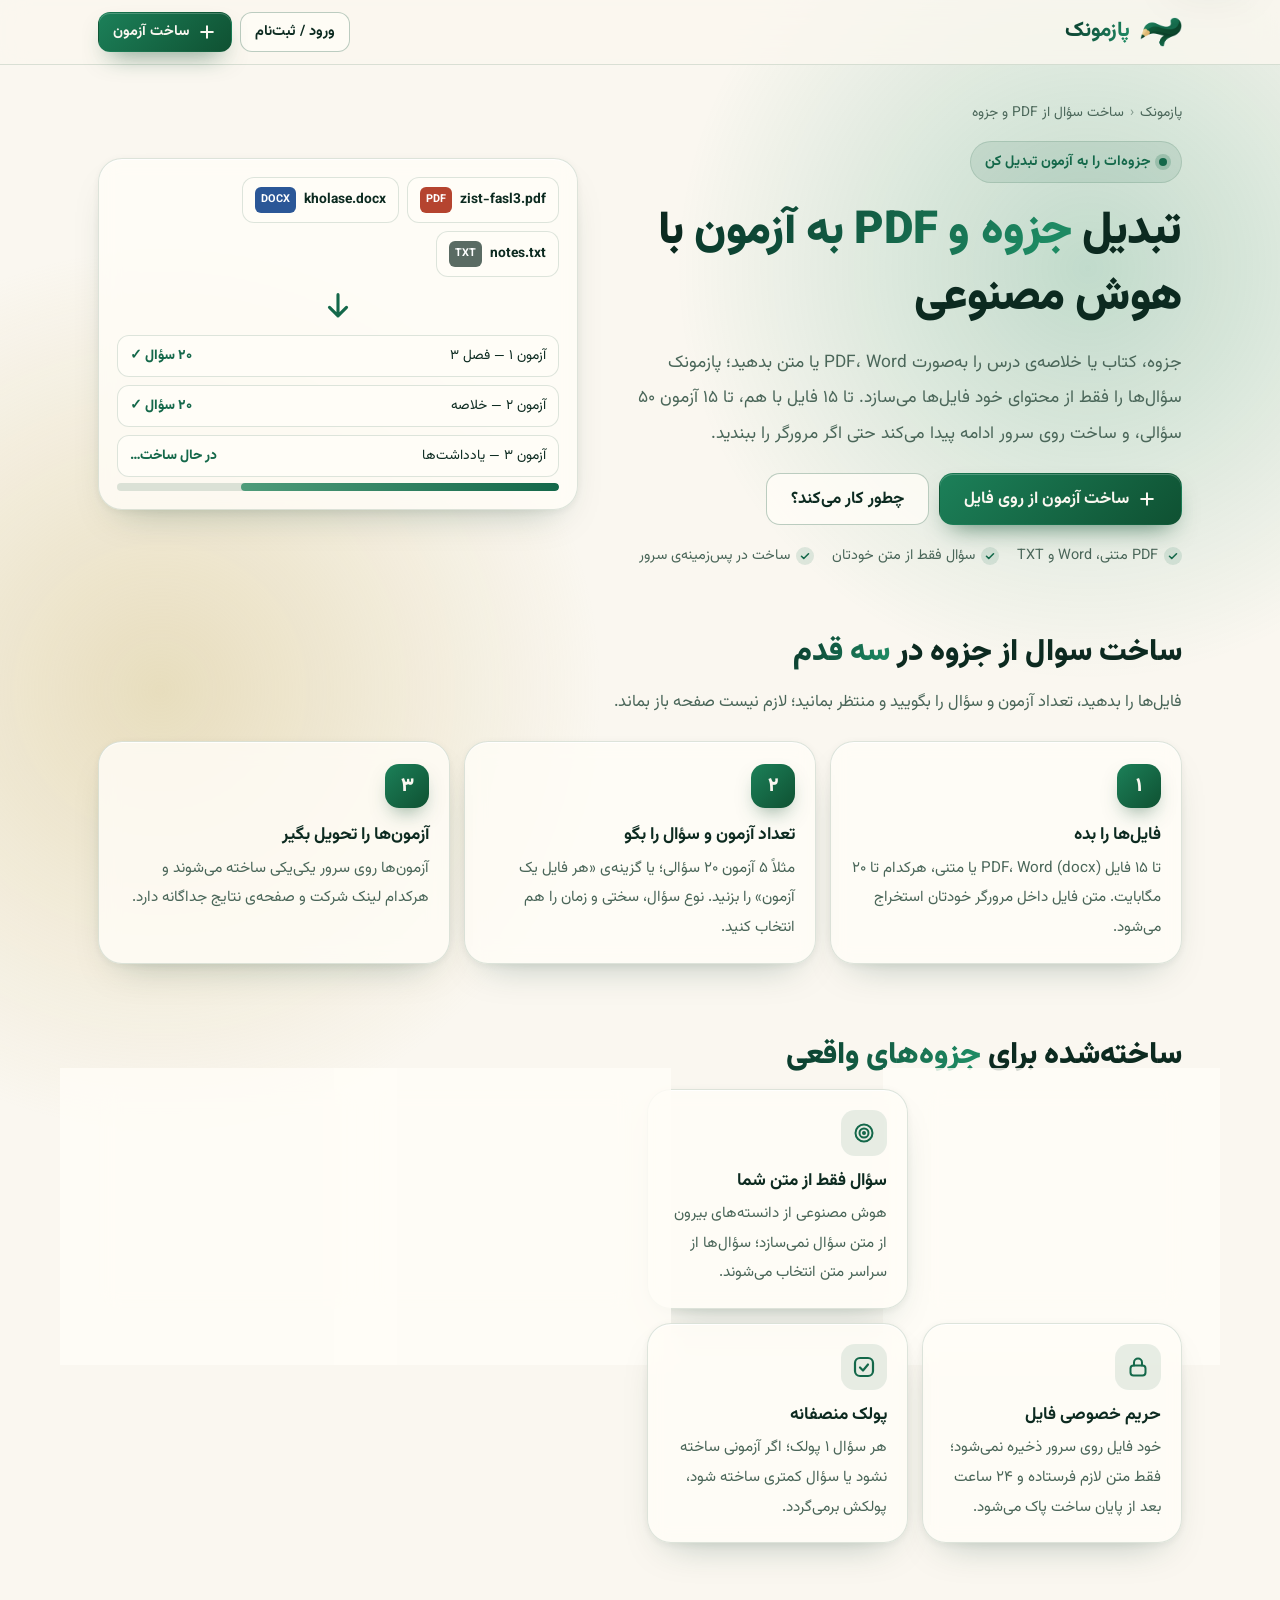
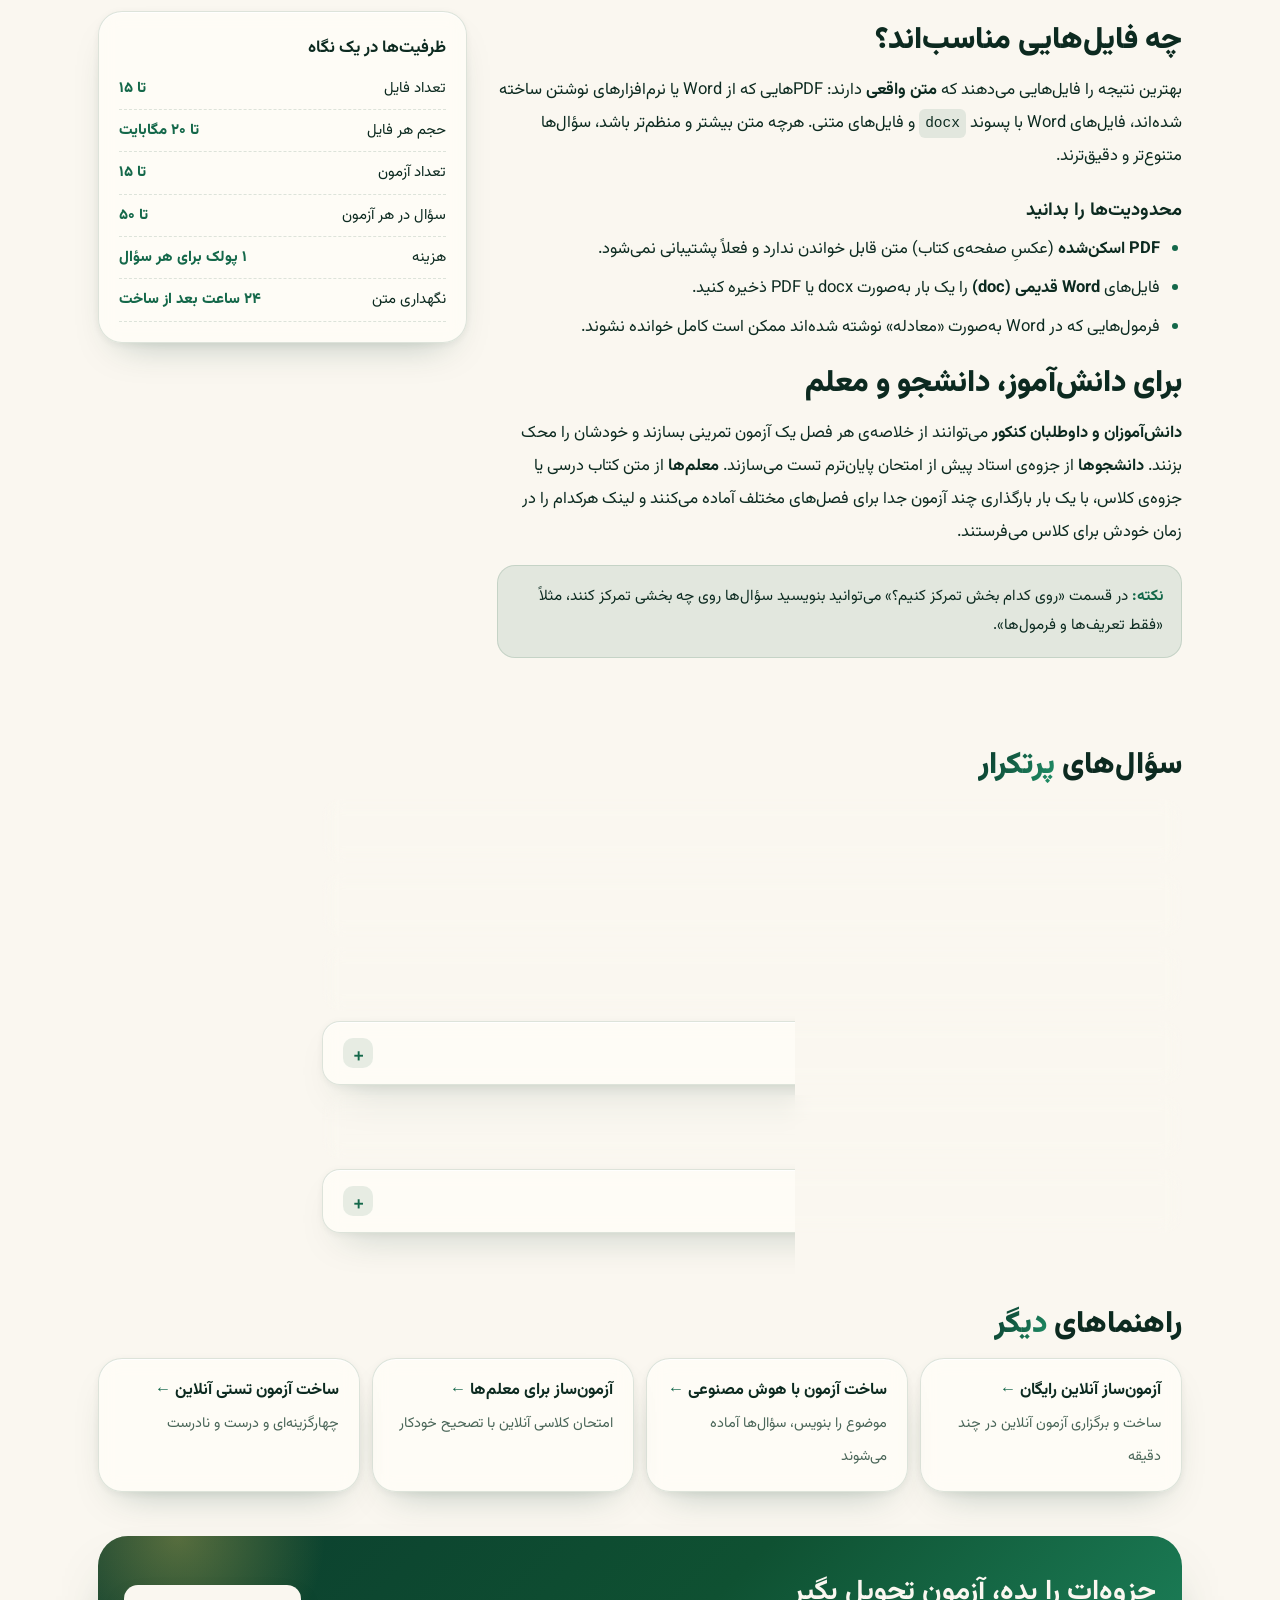
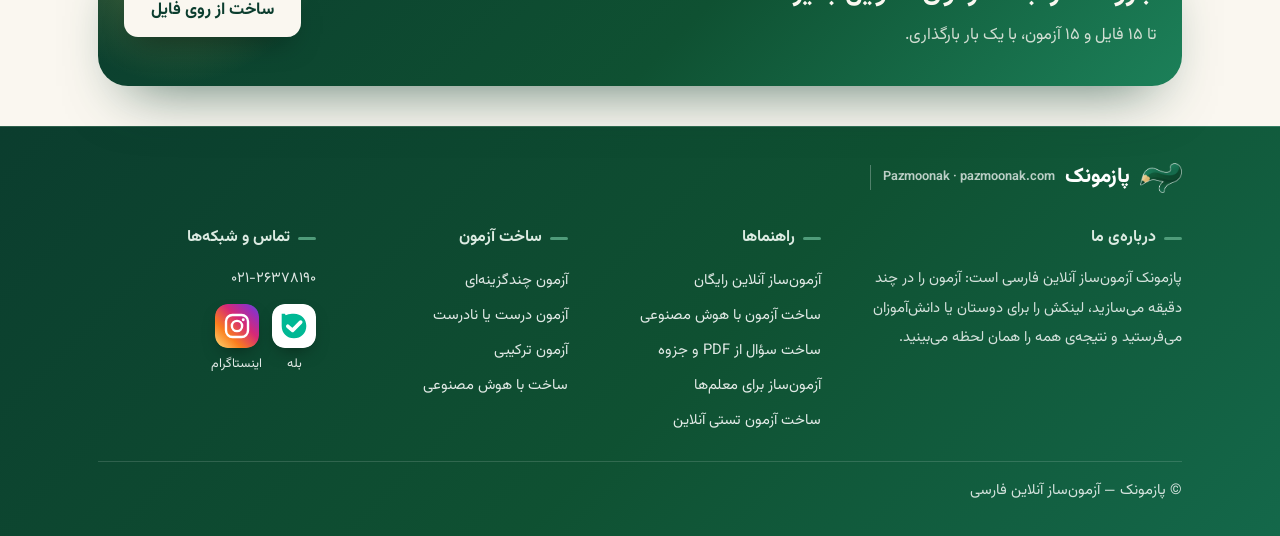
==== commit 707e9edf: "SEO: home page content, keyword titles, Persian heading variants, lighter logo, SEO plan - index.htm" ====
--- a/pages/azmoon-az-pdf.html
+++ b/pages/azmoon-az-pdf.html
@@ -18,6 +18,8 @@
 <meta property="og:image" content="https://pazmoonak.com/og-image.png">
 <meta property="og:image:width" content="1200">
 <meta property="og:image:height" content="630">
+<meta property="og:image:type" content="image/png">
+<meta property="og:image:alt" content="پازمونک؛ آزمون‌ساز آنلاین فارسی">
 <meta name="twitter:card" content="summary_large_image">
 <meta name="twitter:title" content="ساخت سوال از PDF و جزوه با هوش مصنوعی | تبدیل جزوه به آزمون | پازمونک">
 <meta name="twitter:description" content="فایل PDF، Word یا متن جزوه را بدهید تا هوش مصنوعی پازمونک از روی همان متن سوال تستی بسازد؛ تا ۱۵ فایل و ۱۵ آزمون ۵۰ سوالی، حتی با بستن مرورگر.">
@@ -52,7 +54,7 @@
 <div class="ex"><span>آزمون ۱ — فصل ۳</span><span>۲۰ سؤال ✓</span></div><div class="ex"><span>آزمون ۲ — خلاصه</span><span>۲۰ سؤال ✓</span></div><div class="ex"><span>آزمون ۳ — یادداشت‌ها</span><span>در حال ساخت…</span></div><div class="bar"><i style="width:72%"></i></div></div></div>
 </div></section>
 <section class="s" id="how"><div class="wrap">
-  <h2>ساخت سؤال از جزوه در <em>سه قدم</em></h2><p class="sub">فایل‌ها را بدهید، تعداد آزمون و سؤال را بگویید و منتظر بمانید؛ لازم نیست صفحه باز بماند.</p>
+  <h2>ساخت سوال از جزوه در <em>سه قدم</em></h2><p class="sub">فایل‌ها را بدهید، تعداد آزمون و سؤال را بگویید و منتظر بمانید؛ لازم نیست صفحه باز بماند.</p>
   <ol class="steps"><li class="card"><h3>فایل‌ها را بده</h3><p>تا ۱۵ فایل PDF، Word (docx) یا متنی، هرکدام تا ۲۰ مگابایت. متن فایل داخل مرورگر خودتان استخراج می‌شود.</p></li><li class="card"><h3>تعداد آزمون و سؤال را بگو</h3><p>مثلاً ۵ آزمون ۲۰ سؤالی؛ یا گزینه‌ی «هر فایل یک آزمون» را بزنید. نوع سؤال، سختی و زمان را هم انتخاب کنید.</p></li><li class="card"><h3>آزمون‌ها را تحویل بگیر</h3><p>آزمون‌ها روی سرور یکی‌یکی ساخته می‌شوند و هرکدام لینک شرکت و صفحه‌ی نتایج جداگانه دارد.</p></li></ol>
 </div></section>
 <section class="s"><div class="wrap">
